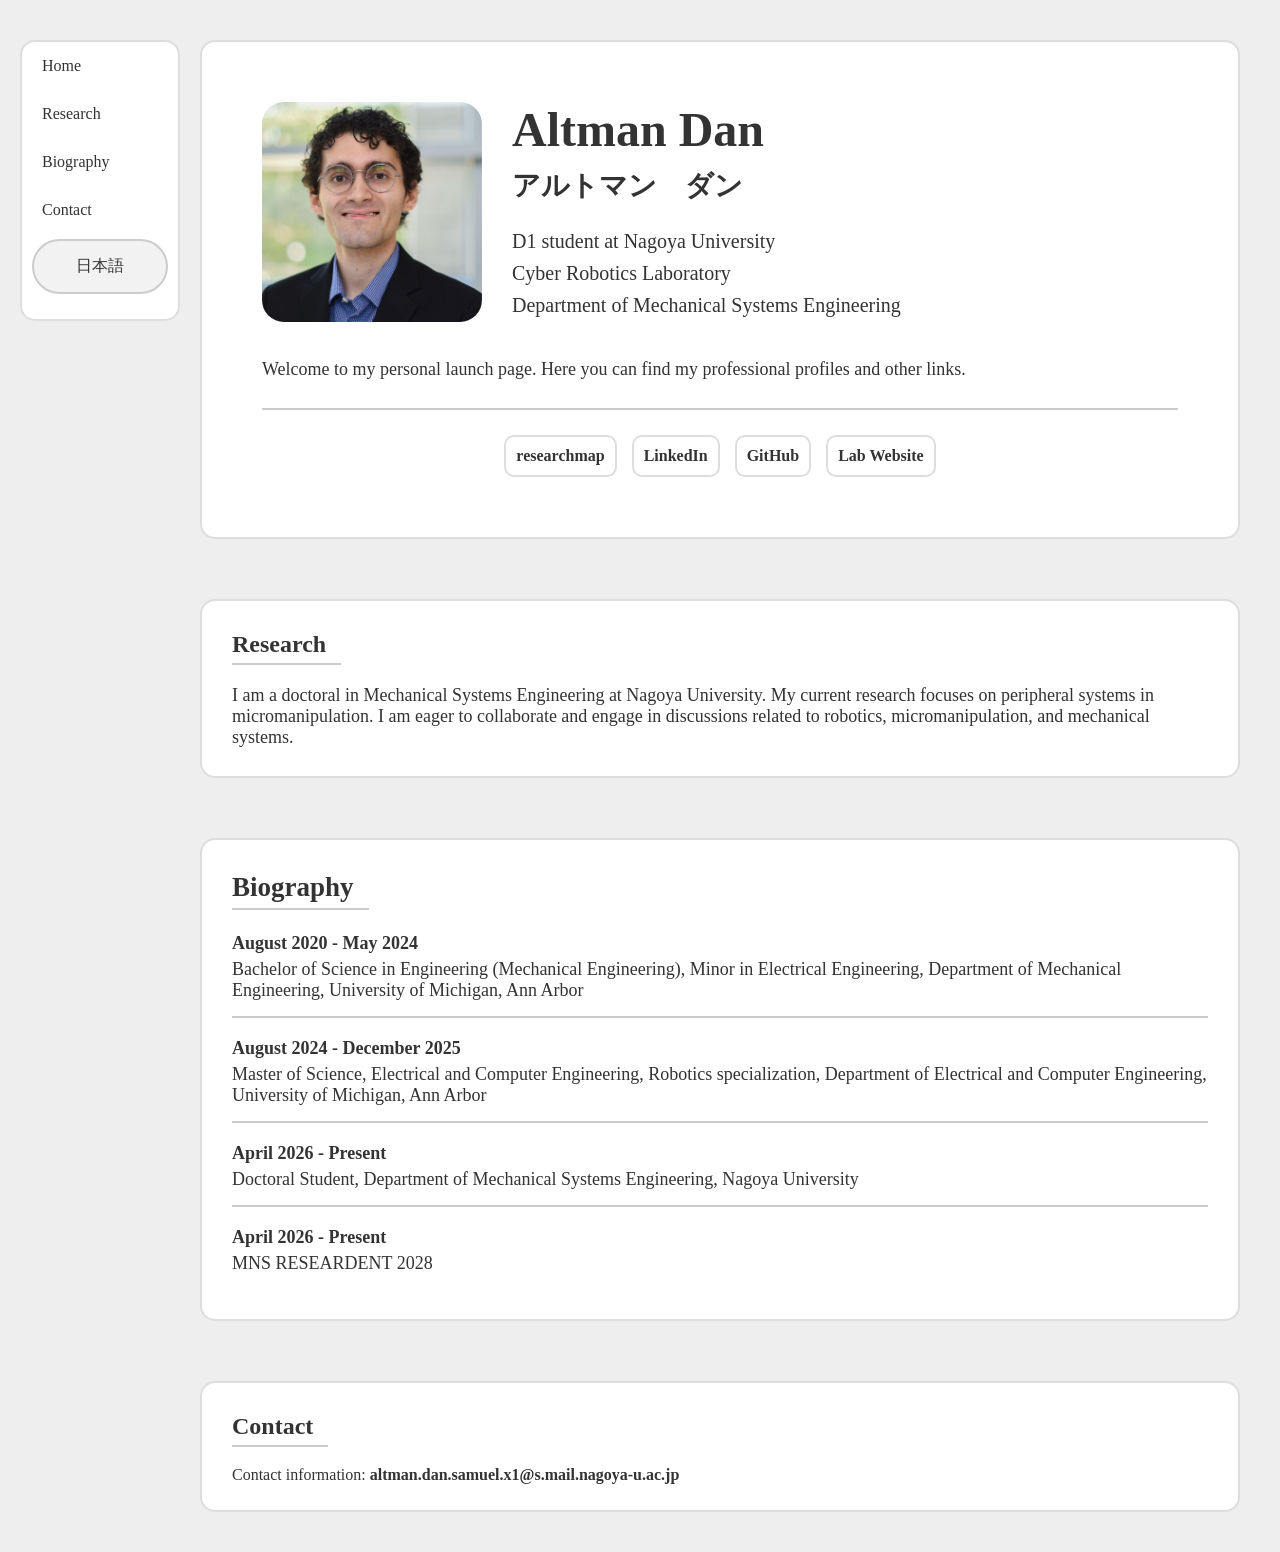
==== index.html @ 158ad1a2 "Personal Portfolio V1 Complete" ====
<!DOCTYPE html>
<html lang="en">
    
<head>
    <meta charset="UTF-8">
    <meta name="viewport" content="width=device-width, initial-scale=1.0">

    <title> Altman Dan Portfolio</title>

    <link rel="stylesheet" href="style.css">

</head>

<body class="eng">
    <nav class="sidebar">
        <a href="#home">
            Home
        </a>
        <a href="#research">
            Research
        </a>
        <a href="#education">
            Biography
        </a>
        <a href="#contact">
            Contact
        </a>
        <a href="index_ja.html" class="nihongo-link" lang="ja">
            日本語
        </a>
    </nav>

    <main class="container" id="home">
        <div class="top-content">
            <!-- Left side: Photo -->
            <div class="photo-section">
                <img src="images/altman_portfolio.jpeg" alt="My profile picture">
            </div>
            <!-- Right side: Introduction and Links -->
            <div class="content-section">
                <h1>
                    Altman Dan
                </h1>
                <h2 lang="ja">
                    アルトマン　ダン
                </h2>
                <p class="intro">
                    D1 student at Nagoya University <br>
                    Cyber Robotics Laboratory <br>
                    Department of Mechanical Systems Engineering <br>
                </p>
            </div>
        </div>
        <div class="launch-text">
            <p>
                Welcome to my personal launch page. Here you can find my professional profiles and other links. 
            </p>
        </div>
        <!-- Website links -->
            <!-- _blank means to open on a new tab-->
        <div class="links">
        <a href="https://researchmap.jp/dan_altman" target="_blank">
            <strong>researchmap</strong>
        </a>

        <a href="https://www.linkedin.com/in/dan-s-altman/" target="_blank">
            <strong>LinkedIn</strong>
        </a>

        <a href="https://github.com/altmands" target="_blank">
            <strong>GitHub</strong>
        </a>
        <a href="https://cyr.mae.nagoya-u.ac.jp/en/index.html" target="_blank">
            <strong>Lab Website</strong>
        </a>
        <!-- <a href="#" class="coming-soon"> 
        <a href="Your_GoogleScholar_URL" target="_blank">
            Google Scholar

        </a>
        -->
        </div>
    </main>

    <section class="section-research" id="research">
        <h2>
            Research 
        </h2>
        <p>
            I am a doctoral in Mechanical Systems Engineering at Nagoya University. My current research focuses on peripheral 
            systems in micromanipulation. I am eager to collaborate and engage in discussions related to robotics, micromanipulation, and 
            mechanical systems.
        </p>
    </section>

    <section class="section-education">
        <h2>
            Biography
        </h2>
        <div class="education-date">
            <strong>August 2020 - May 2024</strong>
            <p>
            Bachelor of Science in Engineering (Mechanical Engineering), Minor in Electrical Engineering, Department of Mechanical Engineering, 
            University of Michigan, Ann Arbor
            </p>
        </div>
        <div class="education-date">
            <strong>August 2024 - December 2025</strong>
            <p>
            Master of Science, Electrical and Computer Engineering, Robotics specialization, Department of Electrical and Computer Engineering, 
            University of Michigan, Ann Arbor
            </p>
        </div>
        <div class="education-date">
            <strong>April 2026 - Present</strong>
            <p>
            Doctoral Student, Department of Mechanical Systems Engineering, Nagoya University
            </p>
        </div>
        <div class="education-date">
            <strong>April 2026 - Present</strong>
            <p>
                MNS RESEARDENT 2028
            </p>
        </div>
    </section>

    <section class="section-contact" id="contact">
        <h2>
            Contact
        </h2>
            <p>
            Contact information: <strong>altman.dan.samuel.x1@s.mail.nagoya-u.ac.jp</strong>
            </p>
    </section>

</body>

</html>
---- style.css ----
body {
    margin: 0;
    background-color: #eeeeee;
    color: #333;
}

body.eng {
    font-family: 'Times New Roman', Times, serif;
}

body.ja {
    font-family: Arial, Helvetica, sans-serif;
}

h1 {
    font-size: 48px;
    margin-top: 0px;
    margin-bottom: 10px;
    
}

.container {
    /*min-height: 100vh; */
    display: flex;
    flex-direction: column;
    align-items: flex-start;
    /*justify-content: flex-start; */
    gap: 0px;
    padding: 60px 60px;
    box-sizing: border-box;
    
    margin-top: 40px;
    margin-left: 200px;
    margin-right: 40px;
    
    border: 2px solid #ddd;
    border-radius: 15px;
    background-color: white;
}

.top-content {
    display: flex;
    align-items: flex-start;
    gap: 30px;
}

.photo-section img {
    width: 220px;
    height: 220px;
    object-fit: cover;

    margin-top: 0px;
    margin-left: 0px;
    /* for border of the picture */
    border-radius: 10%;

}

.content-section {
    /*margin-left: -30px; */
    max-width: 500px;
    
}

.content-section h1 {
   font-size: 48px;
    margin-top: 0px;
    margin-bottom: 10px; 
}
.content-section h2 {
    font-size: 28px;
    margin-top: 0px;
    margin-left: 0px;
    margin-bottom: 10px; 
}

.intro {
    /* margin-left: 0px; */
    font-size: 20px;

}

.content-section p {
    line-height: 1.6;

}

.launch-text {
    /*flex-basis: 100%; */
    font-size: 18px;
}

.links {
    align-self: stretch;
    display: flex;
    justify-content: center;
    gap: 15px;
    margin-top: 10px;
    padding-top: 25px;
    border-top: 2px solid #ccc;
}
.links a {
    /*display: block; */
    /* flex: 1; */
    padding: 10px;
    text-align: center;
    /* display: flex; */
    align-items: center;
    justify-content: center;
    text-decoration: none;
    color: #333;
    background-color: white;
    border: 2px solid #ddd;
    border-radius: 10px;
    transition: 0.2s;

}

.links a:hover {
    transform: translateY(-3px);
    
}

.sidebar {
    position: fixed;
    left: 0;
    top: 0;
    width: 160px;
    /*height: 100vh; */
    padding-top: 0px;
    padding-bottom: 20px;
    
    margin-top: 40px;
    margin-left: 20px;

    box-sizing: border-box;
    border: 2px solid #ddd;
    border-radius: 15px;
    background-color: white;

}

.sidebar a {
    display: block;
    /* top-bottom padded by 15px and left-right padded by 20px */
    padding: 15px 20px;
    text-align: left;
    text-decoration: none;
    color: #333;
    
}

.sidebar a:hover {
    background-color: #ddd;

}

.sidebar .nihongo-link {
    border: 2px solid #ccc;
    border-radius: 60px;
    text-align: center;
    margin: 5px 10px;
    background-color: #f2f2f2;

}

.sidebar .english-link {
    border: 2px solid #ccc;
    border-radius: 60px;
    text-align: center;
    margin: 5px 10px;
    background-color: #f2f2f2;

}

.section-research {
    margin-left: 200px;
    margin-right: 40px;
    margin-top: 60px;
    margin-bottom: 40px;
    
    padding: 10px 30px;
    
    border: 2px solid #ddd;
    border-radius: 15px;
    background-color: white;

}

.section-research h2 {
    border-bottom: 2px solid #ccc;
    width: fit-content;
    padding: 0px 15px 5px 0px;

}

.section-research p {
    font-size: 18px;

}

.section-education {
    font-size: 18px;
    margin-left: 200px;
    margin-right: 40px;
    margin-top: 60px;
    margin-bottom: 20px;

    padding: 10px 30px;

    border: 2px solid #ddd;
    border-radius: 15px;
    background-color: white;

}

.section-education h2 {
    border-bottom: 2px solid #ccc;
    width: fit-content;
    padding: 0px 15px 5px 0px;
}

.education-date {
    border-bottom: 2px solid #ccc;
    /* width: fit-content; */

    /* top right bottom left */
    padding-bottom: 15px;
    margin-bottom: 20px;

}
.education-date:last-child {
    border-bottom: none;

}

.education-date p {
    margin-top: 5px;
    margin-bottom: 0;

}

.section-contact {
    margin-left: 200px;
    margin-right: 40px;
    margin-top: 60px;
    margin-bottom: 40px;

    padding: 10px 30px;

    border: 2px solid #ddd;
    border-radius: 15px;
    background-color: white;
    
}

.section-contact h2 {
    border-bottom: 2px solid #ccc;
    width: fit-content;
    padding: 0px 15px 5px 0px;

}
.email {
    font-weight: bold;
}

.coming-soon {
    color: #999 !important;

}
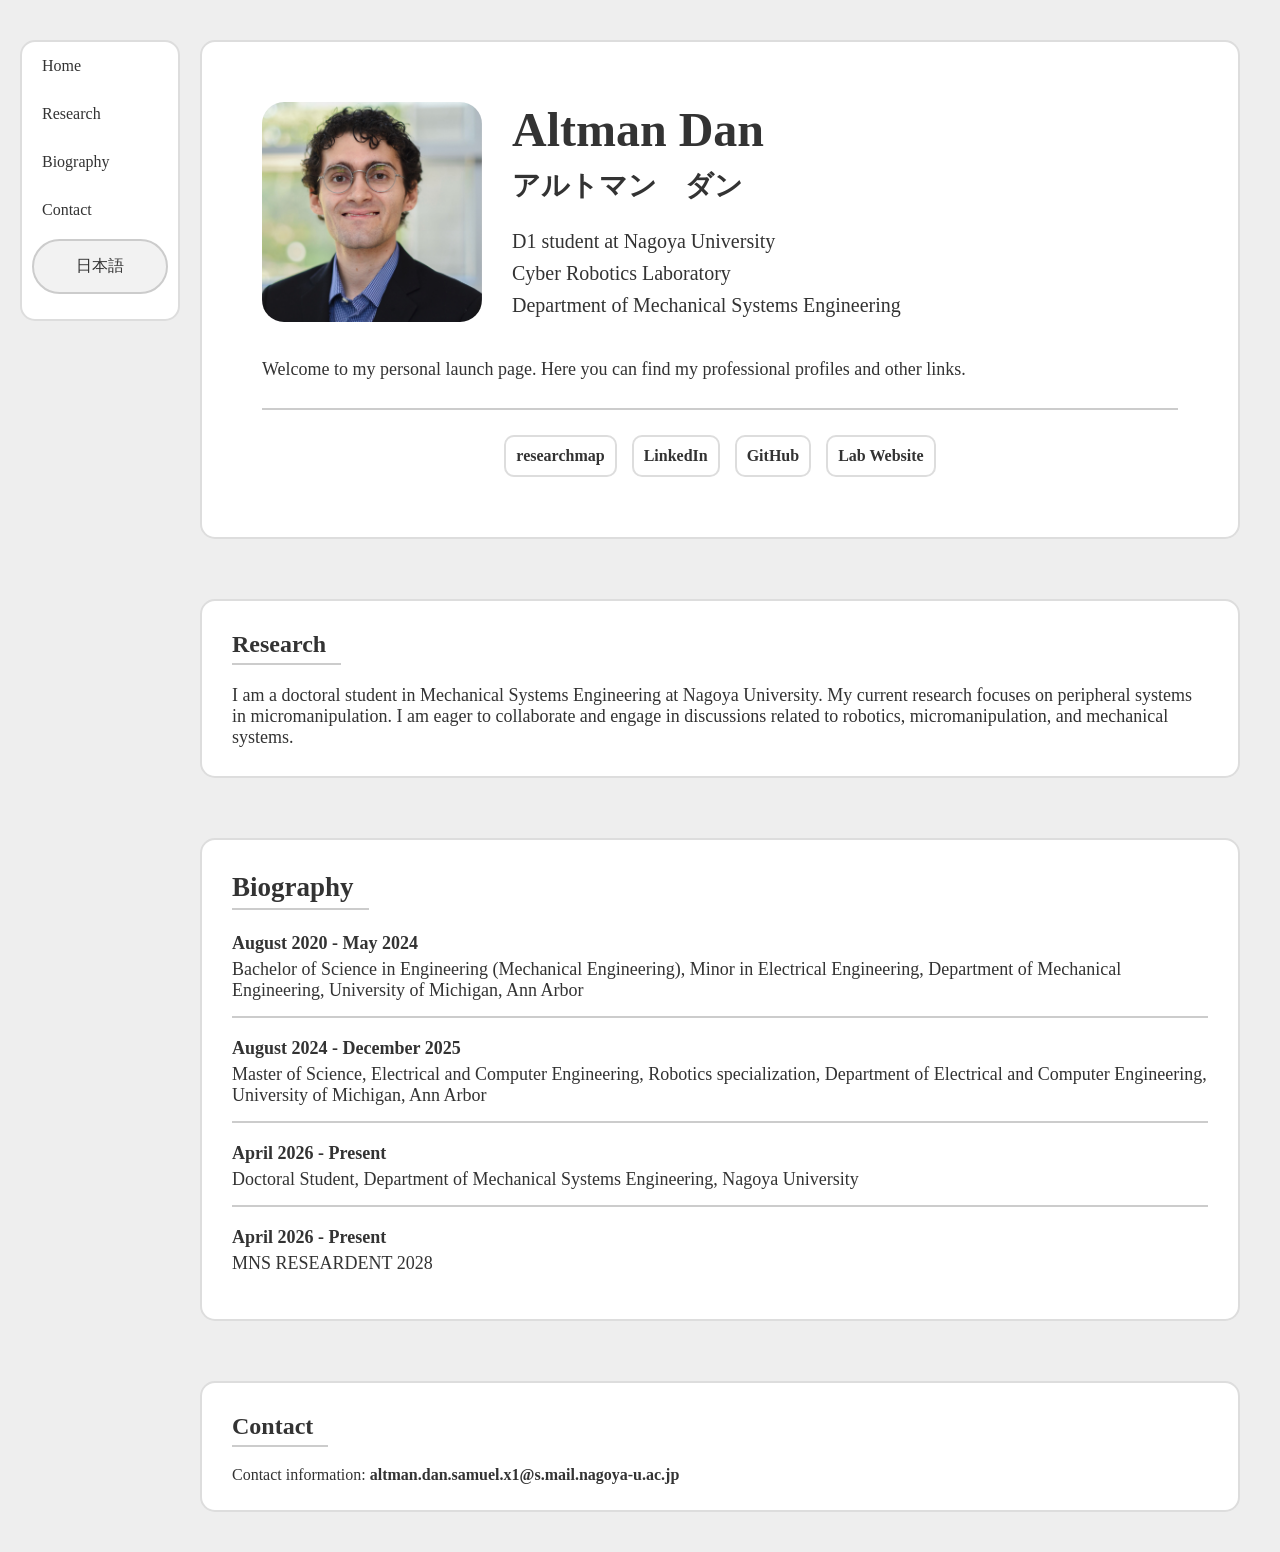
==== commit 5d87fa35: "Updated homepage" ====
--- a/index.html
+++ b/index.html
@@ -87,7 +87,7 @@
             Research 
         </h2>
         <p>
-            I am a doctoral in Mechanical Systems Engineering at Nagoya University. My current research focuses on peripheral 
+            I am a doctoral student in Mechanical Systems Engineering at Nagoya University. My current research focuses on peripheral 
             systems in micromanipulation. I am eager to collaborate and engage in discussions related to robotics, micromanipulation, and 
             mechanical systems.
         </p>
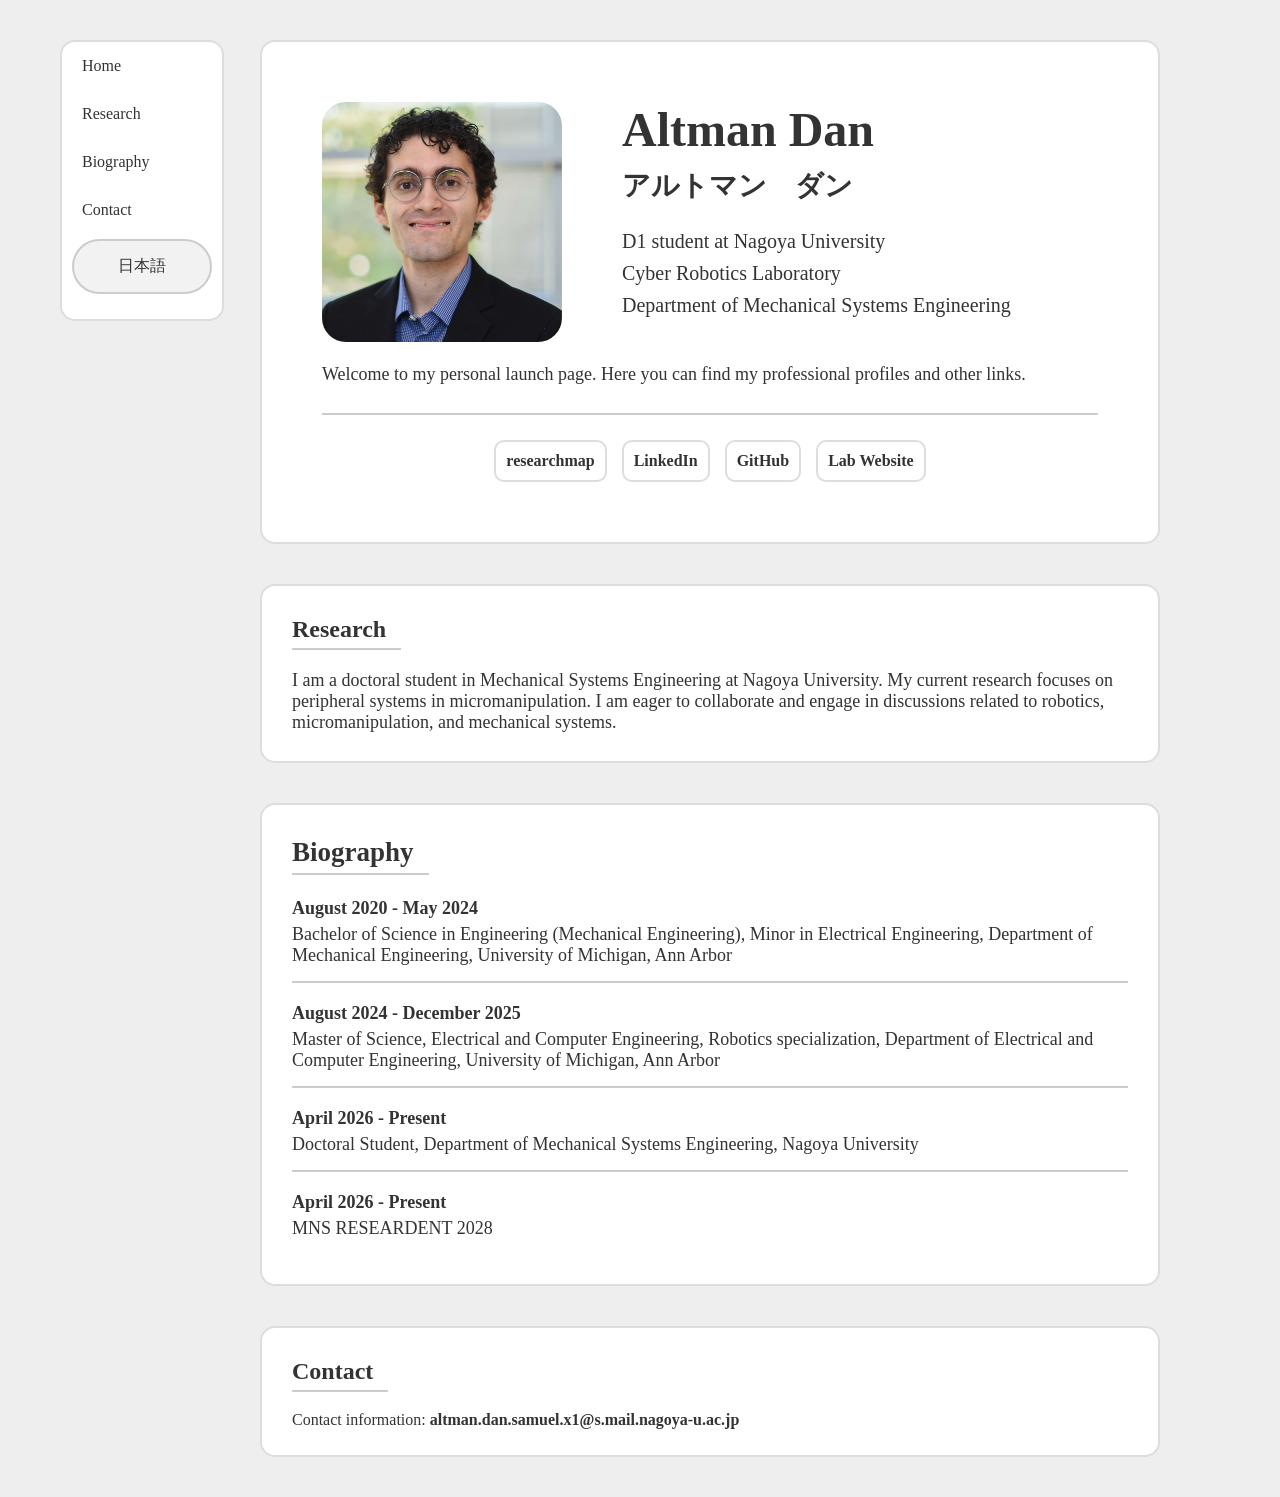
==== commit 0b9142e8: "Homepage updates" ====
--- a/index.html
+++ b/index.html
@@ -59,7 +59,7 @@
         <!-- Website links -->
             <!-- _blank means to open on a new tab-->
         <div class="links">
-        <a href="https://researchmap.jp/dan_altman" target="_blank">
+        <a href="https://researchmap.jp/dan_altman?lang=en" target="_blank">
             <strong>researchmap</strong>
         </a>
 
--- a/style.css
+++ b/style.css
@@ -1,3 +1,4 @@
+
 body {
     margin: 0;
     background-color: #eeeeee;
@@ -27,26 +28,28 @@
     /*justify-content: flex-start; */
     gap: 0px;
     padding: 60px 60px;
+    box-sizing: border-box; 
+    
+    margin-top: 40px;
+    margin-left: 260px;
+    margin-right: 120px;
+    
+    border: 2px solid #ddd;
+    border-radius: 15px;
     box-sizing: border-box;
-    
-    margin-top: 40px;
-    margin-left: 200px;
-    margin-right: 40px;
-    
-    border: 2px solid #ddd;
-    border-radius: 15px;
     background-color: white;
 }
 
 .top-content {
     display: flex;
-    align-items: flex-start;
-    gap: 30px;
+    /*align-items: flex-start; */
+    justify-content: center;
+    gap: 60px;
 }
 
 .photo-section img {
-    width: 220px;
-    height: 220px;
+    width: 240px;
+    height: 240px;
     object-fit: cover;
 
     margin-top: 0px;
@@ -63,7 +66,7 @@
 }
 
 .content-section h1 {
-   font-size: 48px;
+    font-size: 48px;
     margin-top: 0px;
     margin-bottom: 10px; 
 }
@@ -87,6 +90,8 @@
 
 .launch-text {
     /*flex-basis: 100%; */
+    display: flex;
+    /* text-align: center; */
     font-size: 18px;
 }
 
@@ -131,9 +136,9 @@
     padding-bottom: 20px;
     
     margin-top: 40px;
-    margin-left: 20px;
-
-    box-sizing: border-box;
+    margin-left: 60px;
+
+    /* box-sizing: border-box; */
     border: 2px solid #ddd;
     border-radius: 15px;
     background-color: white;
@@ -174,15 +179,16 @@
 }
 
 .section-research {
-    margin-left: 200px;
-    margin-right: 40px;
-    margin-top: 60px;
+    margin-left: 260px;
+    margin-right: 120px;
+    margin-top: 40px;
     margin-bottom: 40px;
     
     padding: 10px 30px;
     
     border: 2px solid #ddd;
     border-radius: 15px;
+    box-sizing: border-box;
     background-color: white;
 
 }
@@ -201,15 +207,16 @@
 
 .section-education {
     font-size: 18px;
-    margin-left: 200px;
-    margin-right: 40px;
-    margin-top: 60px;
+    margin-left: 260px;
+    margin-right: 120px;
+    margin-top: 40px;
     margin-bottom: 20px;
 
     padding: 10px 30px;
 
     border: 2px solid #ddd;
     border-radius: 15px;
+    box-sizing: border-box;
     background-color: white;
 
 }
@@ -241,9 +248,9 @@
 }
 
 .section-contact {
-    margin-left: 200px;
-    margin-right: 40px;
-    margin-top: 60px;
+    margin-left: 260px;
+    margin-right: 120px;
+    margin-top: 40px;
     margin-bottom: 40px;
 
     padding: 10px 30px;
@@ -267,4 +274,5 @@
 .coming-soon {
     color: #999 !important;
 
-}+}
+
